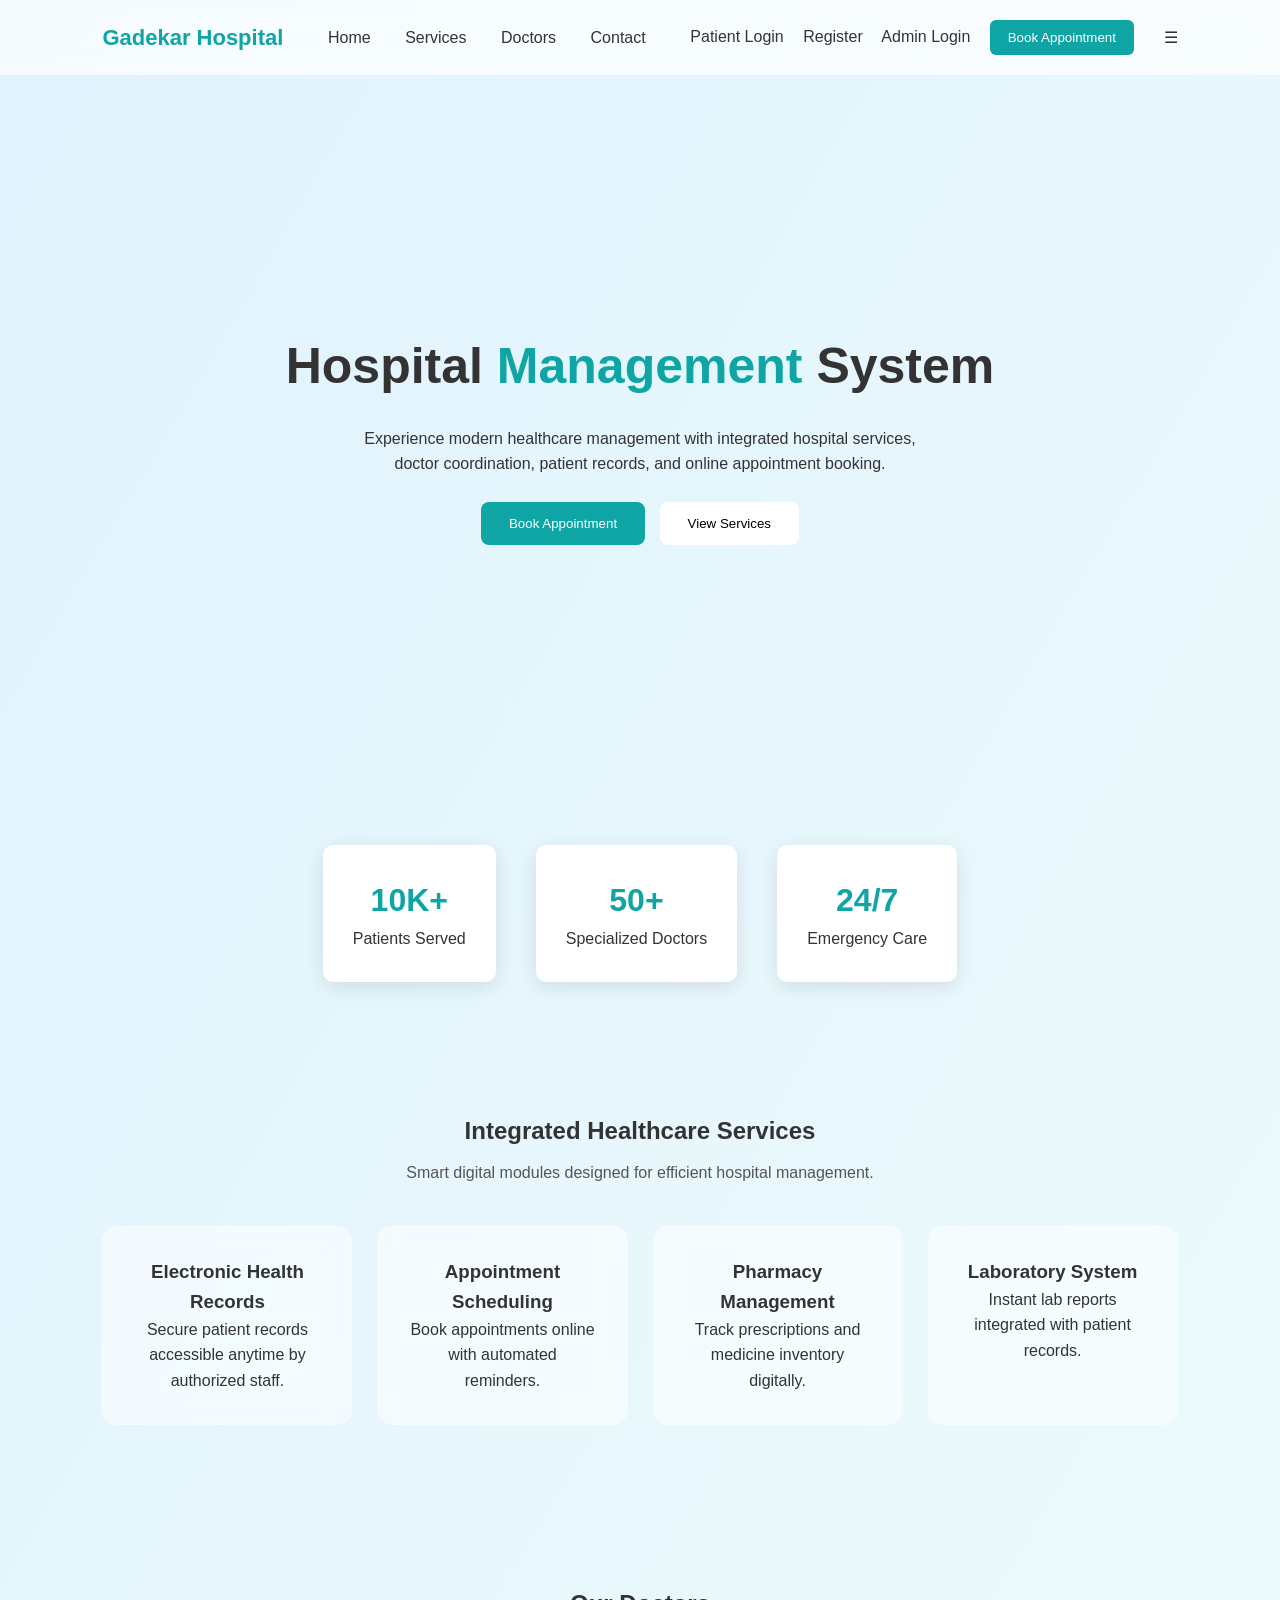
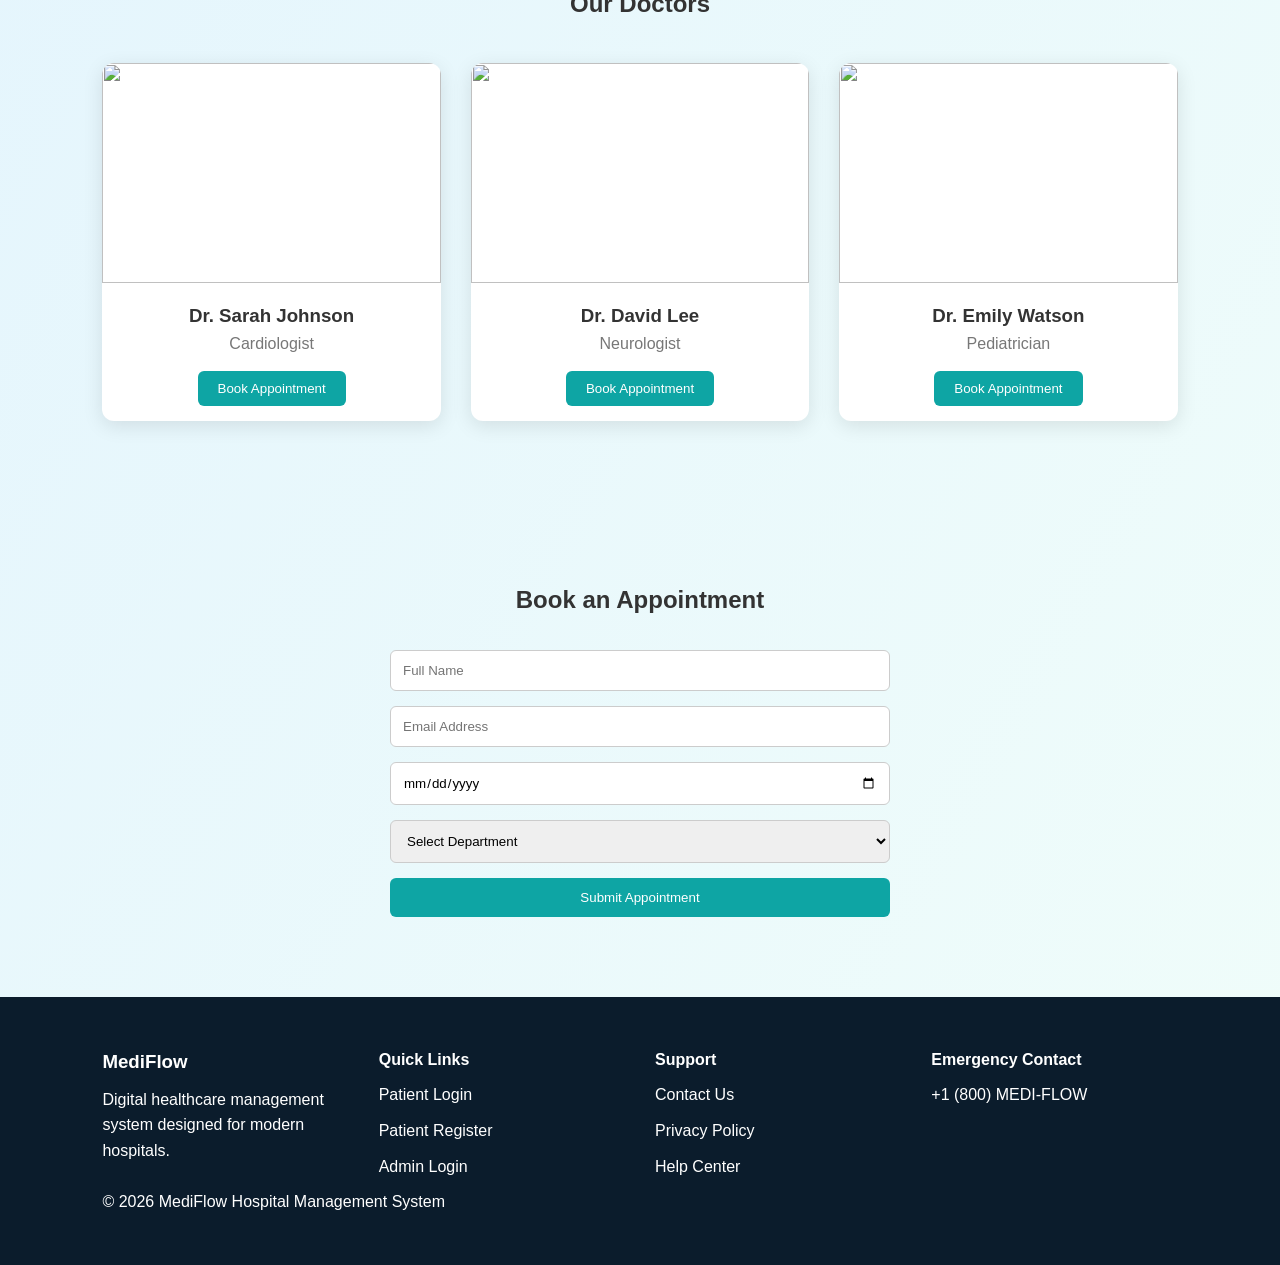
==== index.html @ 73a63643 "Add files via upload" ====
<!DOCTYPE html>
<html lang="en">

<head>
<meta charset="UTF-8">
<meta name="viewport" content="width=device-width, initial-scale=1.0">
<title>MediFlow - Hospital Management System</title>
<link rel="stylesheet" href="style2.css">
</head>

<body>

<!-- NAVBAR -->
<header class="navbar">
<div class="logo">Gadekar Hospital</div>

<nav id="navMenu">
<a href="index.html">Home</a>
<a href="services.html">Services</a>
<a href="doctors.html">Doctors</a>
<a href="contact.html">Contact</a>
</nav>

<div class="nav-right">
<a href="patientLogin.jsp">Patient Login</a>
<a href="patientRegister.jsp">Register</a>
<a href="admin-login.html">Admin Login</a>
<button onclick="location.href='appointement.jsp'">Book Appointment</button>
</div>

<div class="menu-btn" onclick="toggleMenu()">☰</div>
</header>


<!-- HERO -->
<section class="hero">
<div class="hero-content">
<h1>Hospital <span>Management</span> System</h1>

<p>
Experience modern healthcare management with integrated
hospital services, doctor coordination, patient records,
and online appointment booking.
</p>

<div class="hero-buttons">
<button onclick="location.href='appointement.jsp'" class="main-btn">Book Appointment</button>
<button onclick="location.href='services.html'" class="secondary-btn">View Services</button>
</div>
</div>
</section>


<!-- STATS -->
<section class="stats">
<div class="stat-box"><h2>10K+</h2><p>Patients Served</p></div>
<div class="stat-box"><h2>50+</h2><p>Specialized Doctors</p></div>
<div class="stat-box"><h2>24/7</h2><p>Emergency Care</p></div>
</section>


<!-- SERVICES -->
<section class="services">
<h2>Integrated Healthcare Services</h2>
<p class="subtitle">Smart digital modules designed for efficient hospital management.</p>

<div class="service-grid">

<div class="glass-card">
<h3>Electronic Health Records</h3>
<p>Secure patient records accessible anytime by authorized staff.</p>
</div>

<div class="glass-card">
<h3>Appointment Scheduling</h3>
<p>Book appointments online with automated reminders.</p>
</div>

<div class="glass-card">
<h3>Pharmacy Management</h3>
<p>Track prescriptions and medicine inventory digitally.</p>
</div>

<div class="glass-card">
<h3>Laboratory System</h3>
<p>Instant lab reports integrated with patient records.</p>
</div>

</div>
</section>


<!-- DOCTORS -->
<section class="doctors">
<h2>Our Doctors</h2>

<div class="doctor-grid">

<div class="doctor-card">
<img src="https://images.unsplash.com/photo-1612349317150-e413f6a5b16d">
<h3>Dr. Sarah Johnson</h3>
<p>Cardiologist</p>
<button onclick="location.href='appointment.html'">Book Appointment</button>
</div>

<div class="doctor-card">
<img src="https://images.unsplash.com/photo-1559839734-2b71ea197ec2">
<h3>Dr. David Lee</h3>
<p>Neurologist</p>
<button onclick="location.href='appointment.html'">Book Appointment</button>
</div>

<div class="doctor-card">
<img src="https://images.unsplash.com/photo-1594824476967-48c8b964273f">
<h3>Dr. Emily Watson</h3>
<p>Pediatrician</p>
<button onclick="location.href='appointment.html'">Book Appointment</button>
</div>

</div>
</section>


<!-- APPOINTMENT -->
<section class="appointment">
<h2>Book an Appointment</h2>

<form id="appointmentForm">
<input type="text" placeholder="Full Name" required>
<input type="email" placeholder="Email Address" required>
<input type="date" required>

<select required>
<option>Select Department</option>
<option>Cardiology</option>
<option>Neurology</option>
<option>Pediatrics</option>
<option>Orthopedics</option>
</select>

<button type="submit">Submit Appointment</button>
</form>

</section>


<!-- FOOTER -->
<footer>

<div class="footer-grid">

<div>
<h3>MediFlow</h3>
<p>Digital healthcare management system designed for modern hospitals.</p>
</div>

<div>
<h4>Quick Links</h4>
<p><a href="patientLogin.jsp">Patient Login</a></p>
<p><a href="patientRegister.jsp">Patient Register</a></p>
<p><a href="admin-login.html">Admin Login</a></p>
</div>

<div>
<h4>Support</h4>
<p><a href="contact.html">Contact Us</a></p>
<p>Privacy Policy</p>
<p>Help Center</p>
</div>

<div>
<h4>Emergency Contact</h4>
<p>+1 (800) MEDI-FLOW</p>
</div>

</div>

<p class="copyright">
© 2026 MediFlow Hospital Management System
</p>

</footer>

<script>
function toggleMenu(){
document.getElementById("navMenu").classList.toggle("active");
}
</script>

</body>
</html>
---- style2.css ----
/* GLOBAL */

*{
margin:0;
padding:0;
box-sizing:border-box;
font-family:Arial, Helvetica, sans-serif;
}

body{
background:linear-gradient(120deg,#e0f2fe,#f0fdfa);
color:#333;
line-height:1.6;
}



/* NAVBAR */

.navbar{
display:flex;
justify-content:space-between;
align-items:center;
padding:20px 8%;
background:rgba(255,255,255,0.7);
backdrop-filter:blur(10px);
position:sticky;
top:0;
z-index:1000;
}

.logo{
font-size:22px;
font-weight:bold;
color:#0ea5a4;
}

nav a{
margin:0 15px;
text-decoration:none;
color:#333;
font-weight:500;
}

nav a:hover{
color:#0ea5a4;
}

.nav-right a{
margin-right:15px;
text-decoration:none;
color:#333;
}

.nav-right button{
padding:10px 18px;
background:#0ea5a4;
border:none;
border-radius:6px;
color:white;
cursor:pointer;
}



/* HERO */

.hero{
height:80vh;
display:flex;
justify-content:center;
align-items:center;
text-align:center;
padding:20px;
}

.hero h1{
font-size:50px;
margin-bottom:20px;
}

.hero span{
color:#0ea5a4;
}

.hero p{
max-width:600px;
margin:auto;
}

.hero-buttons{
margin-top:25px;
}

.main-btn{
padding:14px 28px;
border:none;
background:#0ea5a4;
color:white;
border-radius:8px;
cursor:pointer;
margin-right:10px;
transition:0.3s;
}

.secondary-btn{
padding:14px 28px;
border:none;
background:white;
border-radius:8px;
cursor:pointer;
}

.main-btn:hover{
transform:scale(1.05);
}



/* STATS */

.stats{
display:flex;
justify-content:center;
gap:40px;
padding:50px 20px;
}

.stat-box{
background:white;
padding:30px;
border-radius:10px;
text-align:center;
box-shadow:0 5px 20px rgba(0,0,0,0.1);
}

.stat-box h2{
color:#0ea5a4;
font-size:32px;
}



/* SERVICES */

.services{
padding:80px 8%;
text-align:center;
}

.subtitle{
margin-top:10px;
margin-bottom:40px;
color:#555;
}

.service-grid{
display:grid;
grid-template-columns:repeat(4,1fr);
gap:25px;
margin-top:40px;
}

.glass-card{
padding:30px;
border-radius:15px;
background:rgba(255,255,255,0.5);
backdrop-filter:blur(12px);
border:1px solid rgba(255,255,255,0.3);
transition:0.3s;
}

.glass-card:hover{
transform:translateY(-10px);
box-shadow:0 10px 30px rgba(0,0,0,0.1);
}



/* DOCTORS */

.doctors{
padding:80px 8%;
text-align:center;
}

.doctor-grid{
display:grid;
grid-template-columns:repeat(3,1fr);
gap:30px;
margin-top:40px;
}

.doctor-card{
background:white;
border-radius:12px;
overflow:hidden;
box-shadow:0 5px 20px rgba(0,0,0,0.1);
transition:0.3s;
}

.doctor-card:hover{
transform:translateY(-10px);
}

.doctor-card img{
width:100%;
height:220px;
object-fit:cover;
}

.doctor-card h3{
margin-top:10px;
}

.doctor-card p{
color:#777;
}

.doctor-card button{
margin:15px;
padding:10px 20px;
background:#0ea5a4;
color:white;
border:none;
border-radius:6px;
cursor:pointer;
}



/* APPOINTMENT FORM */

.appointment{
padding:80px 8%;
text-align:center;
}

form{
max-width:500px;
margin:auto;
display:flex;
flex-direction:column;
gap:15px;
margin-top:30px;
}

input,select{
padding:12px;
border-radius:6px;
border:1px solid #ccc;
}

form button{
background:#0ea5a4;
color:white;
padding:12px;
border:none;
border-radius:6px;
cursor:pointer;
}



/* SERVICES PAGE HEADER */

.page-header{
text-align:center;
padding:80px 20px;
}

.page-header h1{
font-size:40px;
margin-bottom:10px;
}



/* CALL TO ACTION */

.cta{
text-align:center;
padding:80px;
background:#f4f7f9;
}

.cta button{
padding:14px 28px;
border:none;
background:#0ea5a4;
color:white;
border-radius:8px;
cursor:pointer;
margin-top:20px;
}



/* FOOTER */

footer{
background:#0b1c2c;
color:white;
padding:50px 8%;
}

.footer-grid{
display:grid;
grid-template-columns:repeat(4,1fr);
gap:30px;
}

.footer-grid a{
color:white;
text-decoration:none;
}

.footer-grid a:hover{
text-decoration:underline;
}

footer p{
margin-top:10px;
}

copyright{
text-align:center;
display:block;
margin-top:30px;
}



/* MOBILE RESPONSIVE */

@media(max-width:900px){

.service-grid{
grid-template-columns:1fr 1fr;
}

.doctor-grid{
grid-template-columns:1fr;
}

.stats{
flex-direction:column;
align-items:center;
}

.navbar{
flex-direction:column;
gap:10px;
}

nav{
text-align:center;
}

}
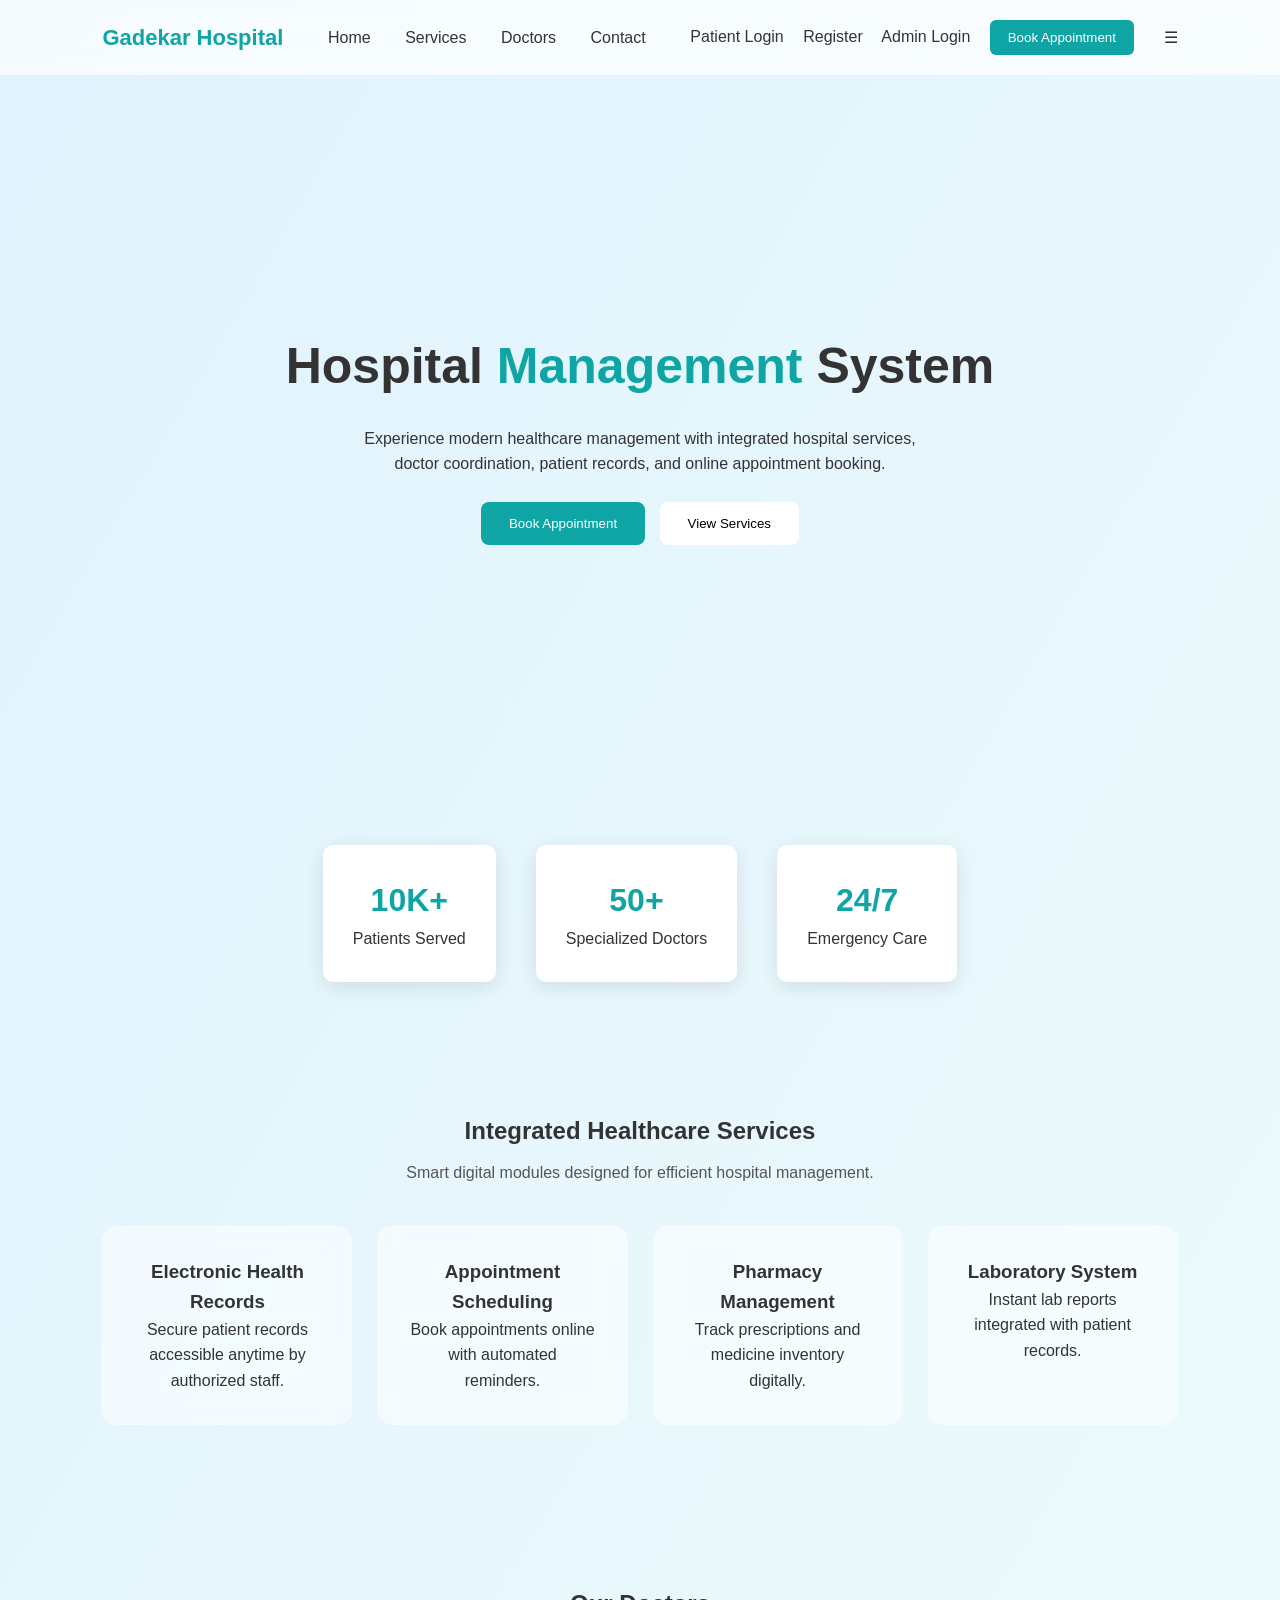
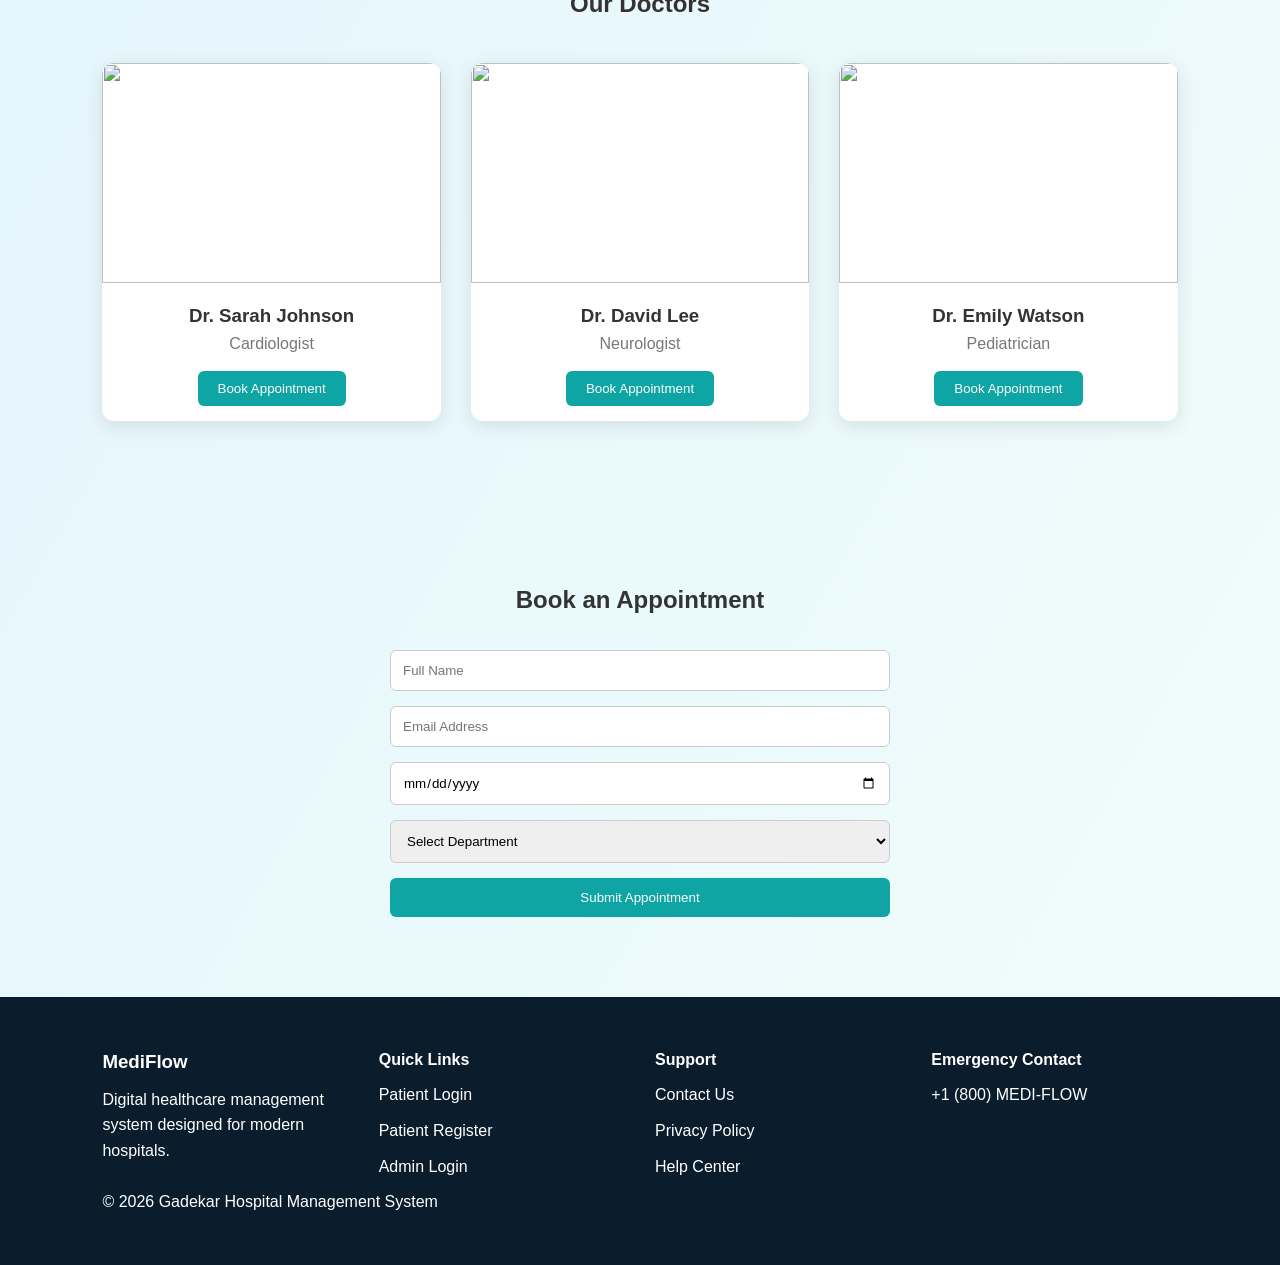
==== commit 8f753114: "Update index.html" ====
--- a/index.html
+++ b/index.html
@@ -4,7 +4,7 @@
 <head>
 <meta charset="UTF-8">
 <meta name="viewport" content="width=device-width, initial-scale=1.0">
-<title>MediFlow - Hospital Management System</title>
+<title>Gadekar - Hospital Management System</title>
 <link rel="stylesheet" href="style2.css">
 </head>
 
@@ -176,7 +176,7 @@
 </div>
 
 <p class="copyright">
-© 2026 MediFlow Hospital Management System
+© 2026 Gadekar Hospital Management System
 </p>
 
 </footer>
@@ -188,4 +188,4 @@
 </script>
 
 </body>
-</html>+</html>
